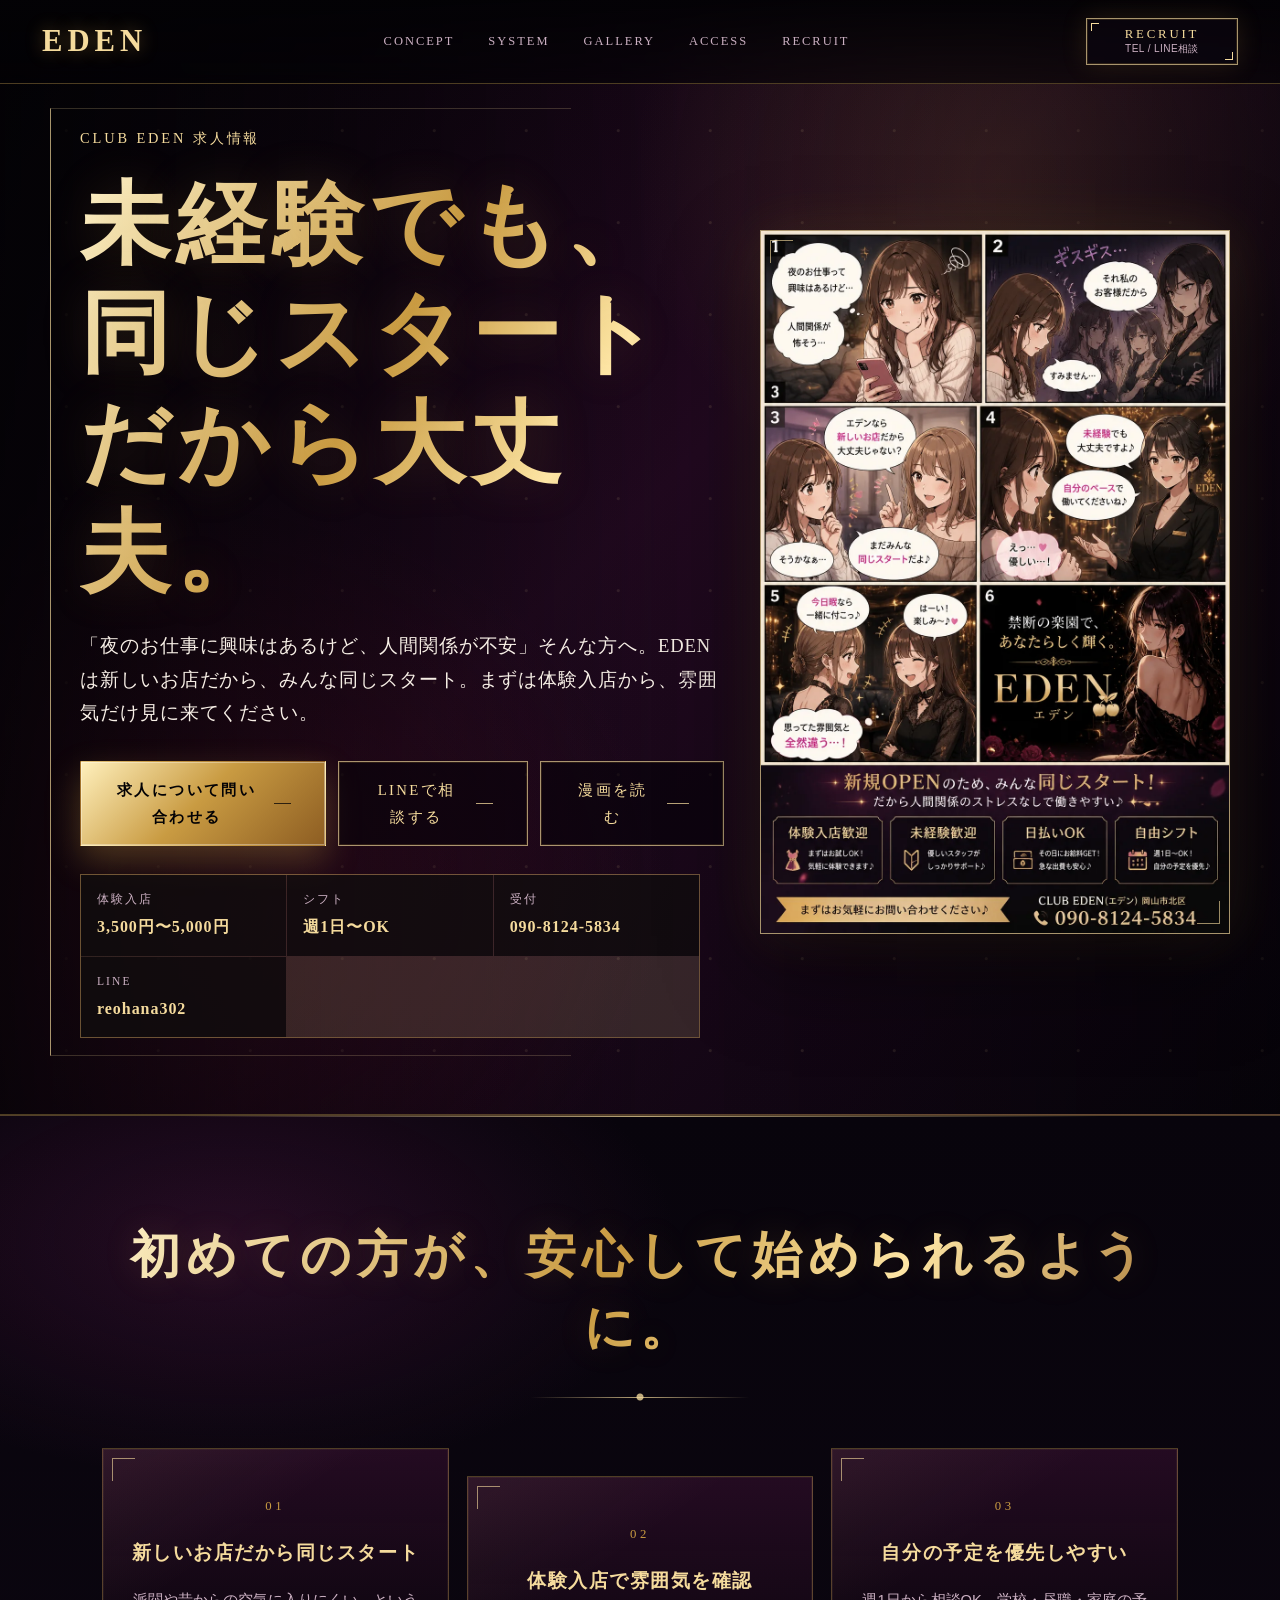
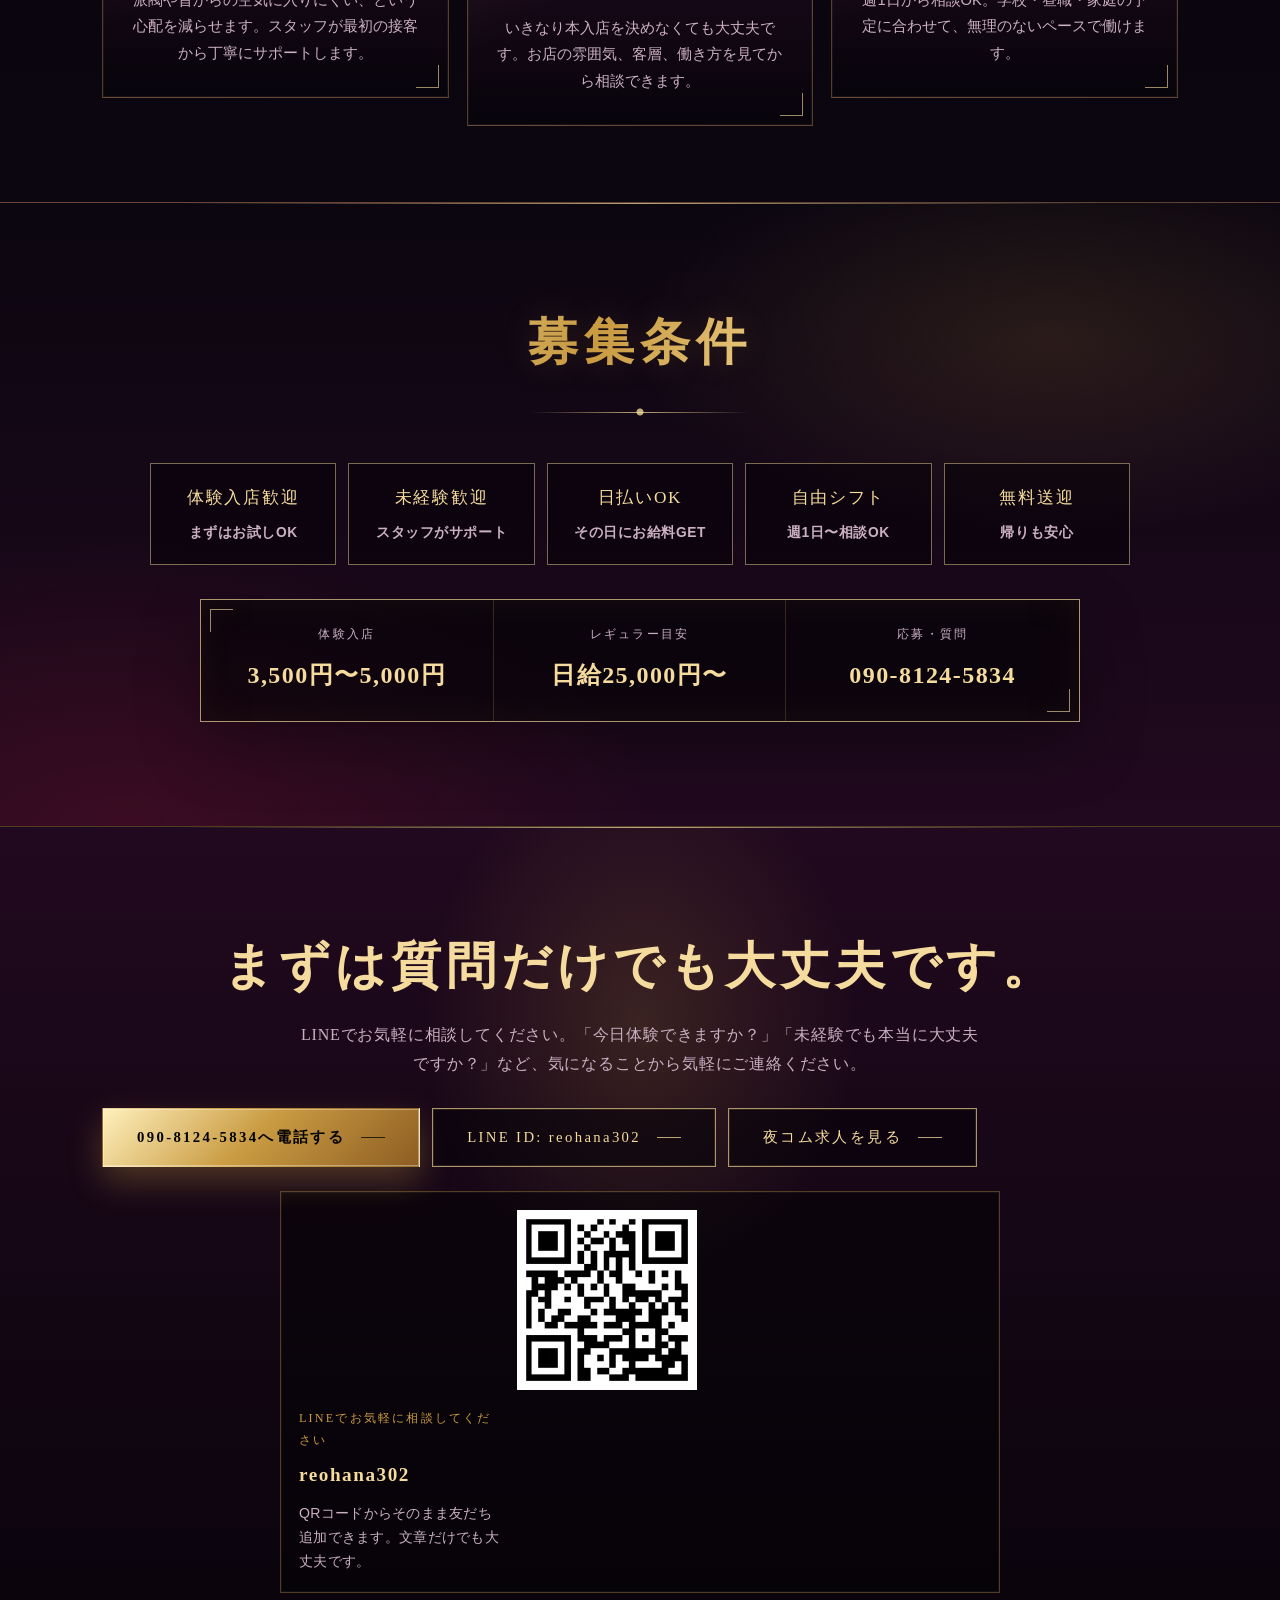
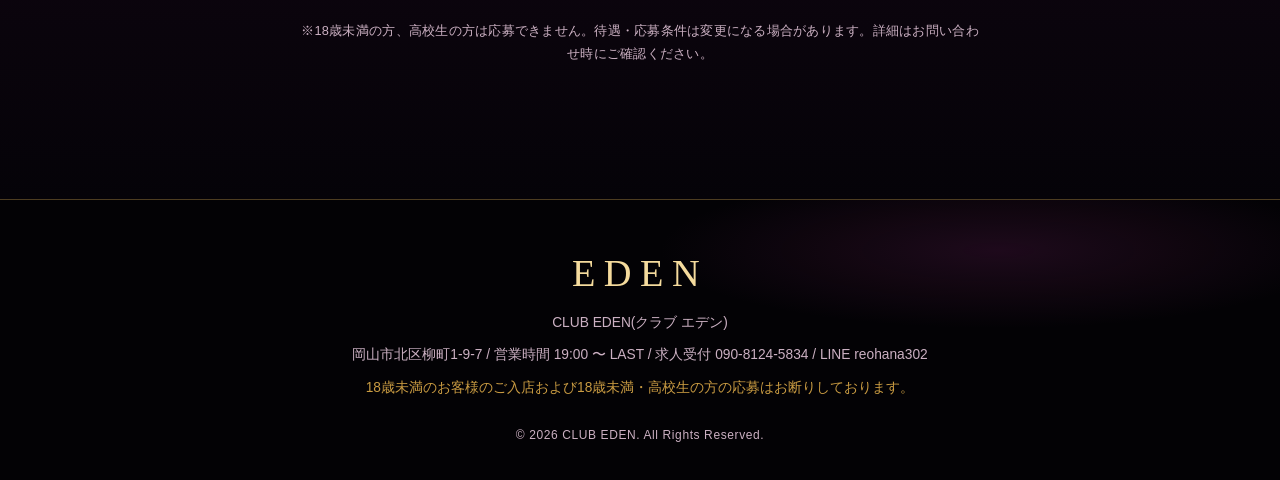
==== recruit.html @ 5431fa57 "Add recruit page and LINE contact flow" ====
<!DOCTYPE html>
<html lang="ja">
<head>
<meta charset="UTF-8">
<meta name="viewport" content="width=device-width, initial-scale=1.0">
<title>求人情報 | CLUB EDEN(エデン) 岡山 柳町</title>
<meta name="description" content="岡山市北区柳町のCLUB EDEN(エデン)求人情報。未経験歓迎、体験入店歓迎、日払いOK、自由シフト、無料送迎。初めての方も同じスタートで安心してお問い合わせください。">
<meta name="robots" content="index, follow">
<link rel="canonical" href="https://clubeden-okayama.com/recruit.html">

<!-- Google tag (gtag.js) -->
<script async src="https://www.googletagmanager.com/gtag/js?id=G-1RGDNPPE6M"></script>
<script>
  window.dataLayer = window.dataLayer || [];
  function gtag(){dataLayer.push(arguments);}
  gtag('js', new Date());
  gtag('config', 'G-1RGDNPPE6M');
</script>

<!-- OGP -->
<meta property="og:type" content="website">
<meta property="og:title" content="求人情報 | CLUB EDEN(エデン) 岡山 柳町">
<meta property="og:description" content="未経験歓迎・体験入店歓迎。新規OPENのため、みんな同じスタート。まずはお気軽にお問い合わせください。">
<meta property="og:url" content="https://clubeden-okayama.com/recruit.html">
<meta property="og:site_name" content="CLUB EDEN">
<meta property="og:image" content="https://clubeden-okayama.com/assets/images/kyujin.png">
<meta property="og:locale" content="ja_JP">
<meta name="twitter:card" content="summary_large_image">
<meta name="twitter:title" content="求人情報 | CLUB EDEN(エデン) 岡山 柳町">
<meta name="twitter:description" content="未経験歓迎・体験入店歓迎。初めての方も安心してお問い合わせください。">
<meta name="twitter:image" content="https://clubeden-okayama.com/assets/images/kyujin.png">

<link rel="icon" href="data:,">
<link rel="stylesheet" href="assets/css/style.css">

<!-- JSON-LD JobPosting -->
<script type="application/ld+json">
{
  "@context": "https://schema.org",
  "@type": "JobPosting",
  "title": "フロアキャスト",
  "description": "岡山市北区柳町のCLUB EDEN求人情報。未経験歓迎、体験入店歓迎、日払いOK、自由シフト、無料送迎。新規OPENのため、みんな同じスタートで働きやすい環境です。",
  "datePosted": "2026-06-14",
  "employmentType": "PART_TIME",
  "hiringOrganization": {
    "@type": "Organization",
    "name": "CLUB EDEN",
    "sameAs": "https://clubeden-okayama.com/"
  },
  "jobLocation": {
    "@type": "Place",
    "address": {
      "@type": "PostalAddress",
      "addressLocality": "岡山市北区",
      "addressRegion": "岡山県",
      "streetAddress": "柳町1-9-7",
      "addressCountry": "JP"
    }
  },
  "baseSalary": {
    "@type": "MonetaryAmount",
    "currency": "JPY",
    "value": {
      "@type": "QuantitativeValue",
      "minValue": 3500,
      "maxValue": 5000,
      "unitText": "HOUR"
    }
  }
}
</script>
</head>
<body>

<header class="header" id="header">
  <div class="header__inner">
    <a href="index.html#hero" class="header__logo">EDEN</a>
    <nav class="header__nav" aria-label="サイト内ナビゲーション">
      <a href="index.html#concept">CONCEPT</a>
      <a href="index.html#system">SYSTEM</a>
      <a href="index.html#gallery">GALLERY</a>
      <a href="index.html#access">ACCESS</a>
      <a href="recruit.html" aria-current="page">RECRUIT</a>
    </nav>
    <a href="tel:090-8124-5834" class="header__cta">
      <span class="header__cta-main">RECRUIT</span>
      <span class="header__cta-sub">TEL / LINE相談</span>
    </a>
  </div>
</header>

<main>
  <section class="recruit-page-hero">
    <div class="recruit-page-hero__inner">
      <div class="recruit-page-hero__content">
        <p class="recruit-page-hero__shop">CLUB EDEN 求人情報</p>
        <h1>未経験でも、<br>同じスタートだから大丈夫。</h1>
        <p class="recruit-page-hero__lead">
          「夜のお仕事に興味はあるけど、人間関係が不安」そんな方へ。EDENは新しいお店だから、みんな同じスタート。まずは体験入店から、雰囲気だけ見に来てください。
        </p>
        <div class="recruit-page-hero__actions">
          <a href="tel:090-8124-5834" class="btn btn--primary">求人について問い合わせる</a>
          <a href="https://line.me/ti/p/~reohana302" class="btn btn--outline" target="_blank" rel="noopener noreferrer">LINEで相談する</a>
          <a href="#manga" class="btn btn--outline">漫画を読む</a>
        </div>
        <dl class="recruit-page-hero__facts" aria-label="求人条件の概要">
          <div>
            <dt>体験入店</dt>
            <dd>3,500円〜5,000円</dd>
          </div>
          <div>
            <dt>シフト</dt>
            <dd>週1日〜OK</dd>
          </div>
          <div>
            <dt>受付</dt>
            <dd><a href="tel:090-8124-5834">090-8124-5834</a></dd>
          </div>
          <div>
            <dt>LINE</dt>
            <dd>reohana302</dd>
          </div>
        </dl>
      </div>
      <figure class="recruit-page-hero__manga" id="manga">
        <picture>
          <source srcset="assets/images/kyujin.webp" type="image/webp">
          <img src="assets/images/kyujin.png" alt="CLUB EDEN求人漫画。未経験でも同じスタートで、人間関係のストレスなく自分のペースで働けることを紹介しています。" loading="eager" decoding="async">
        </picture>
      </figure>
    </div>
  </section>

  <section class="recruit-assurance" aria-labelledby="assurance-title">
    <div class="section__inner">
      <h2 class="section__title" id="assurance-title">初めての方が、<br class="sp-only">安心して始められるように。</h2>
      <div class="recruit-assurance__grid">
        <article>
          <span>01</span>
          <h3>新しいお店だから同じスタート</h3>
          <p>派閥や昔からの空気に入りにくい、という心配を減らせます。スタッフが最初の接客から丁寧にサポートします。</p>
        </article>
        <article>
          <span>02</span>
          <h3>体験入店で雰囲気を確認</h3>
          <p>いきなり本入店を決めなくても大丈夫です。お店の雰囲気、客層、働き方を見てから相談できます。</p>
        </article>
        <article>
          <span>03</span>
          <h3>自分の予定を優先しやすい</h3>
          <p>週1日から相談OK。学校・昼職・家庭の予定に合わせて、無理のないペースで働けます。</p>
        </article>
      </div>
    </div>
  </section>

  <section class="recruit-conditions" aria-labelledby="conditions-title">
    <div class="section__inner">
      <h2 class="section__title" id="conditions-title">募集条件</h2>
      <ul class="recruit-conditions__list">
        <li>
          <span>体験入店歓迎</span>
          <strong>まずはお試しOK</strong>
        </li>
        <li>
          <span>未経験歓迎</span>
          <strong>スタッフがサポート</strong>
        </li>
        <li>
          <span>日払いOK</span>
          <strong>その日にお給料GET</strong>
        </li>
        <li>
          <span>自由シフト</span>
          <strong>週1日〜相談OK</strong>
        </li>
        <li>
          <span>無料送迎</span>
          <strong>帰りも安心</strong>
        </li>
      </ul>
      <div class="recruit-conditions__detail">
        <div>
          <span>体験入店</span>
          <strong>3,500円〜5,000円</strong>
        </div>
        <div>
          <span>レギュラー目安</span>
          <strong>日給25,000円〜</strong>
        </div>
        <div>
          <span>応募・質問</span>
          <strong><a href="tel:090-8124-5834">090-8124-5834</a></strong>
        </div>
      </div>
    </div>
  </section>

  <section class="recruit-final">
    <div class="section__inner">
      <h2>まずは質問だけでも大丈夫です。</h2>
      <p>LINEでお気軽に相談してください。<br>「今日体験できますか？」「未経験でも本当に大丈夫ですか？」など、気になることから気軽にご連絡ください。</p>
      <div class="recruit-final__actions">
        <a href="tel:090-8124-5834" class="btn btn--primary">090-8124-5834へ電話する</a>
        <a href="https://line.me/ti/p/~reohana302" class="btn btn--outline" target="_blank" rel="noopener noreferrer">LINE ID: reohana302</a>
        <a href="https://www.yorucom.com/mshop/63157392/" class="btn btn--outline" target="_blank" rel="noopener noreferrer">夜コム求人を見る</a>
      </div>
      <div class="recruit-final__qr">
        <picture>
          <source srcset="assets/images/line-qr.webp" type="image/webp">
          <img src="assets/images/line-qr.png" alt="LINE相談用QRコード" loading="lazy" decoding="async">
        </picture>
        <div>
          <span>LINEでお気軽に相談してください</span>
          <strong>reohana302</strong>
          <p>QRコードからそのまま友だち追加できます。文章だけでも大丈夫です。</p>
        </div>
      </div>
      <p class="recruit-final__note">※18歳未満の方、高校生の方は応募できません。待遇・応募条件は変更になる場合があります。詳細はお問い合わせ時にご確認ください。</p>
    </div>
  </section>
</main>

<footer class="footer">
  <div class="footer__inner">
    <p class="footer__logo">EDEN</p>
    <p class="footer__name">CLUB EDEN(クラブ エデン)</p>
    <p class="footer__hours">岡山市北区柳町1-9-7 / 営業時間 19:00 〜 LAST / 求人受付 090-8124-5834 / LINE reohana302</p>
    <p class="footer__notice">18歳未満のお客様のご入店および18歳未満・高校生の方の応募はお断りしております。</p>
    <p class="footer__copyright">&copy; <span id="year"></span> CLUB EDEN. All Rights Reserved.</p>
  </div>
</footer>

<div class="reserve-bar">
  <a href="tel:090-8124-5834" class="reserve-bar__btn reserve-bar__btn--tel">
    <span class="reserve-bar__label">求人問い合わせ</span>
  </a>
  <a href="https://line.me/ti/p/~reohana302" class="reserve-bar__btn reserve-bar__btn--access" target="_blank" rel="noopener noreferrer">
    <span class="reserve-bar__label">LINE相談</span>
  </a>
</div>

<script src="assets/js/main.js"></script>
</body>
</html>
---- assets/css/style.css ----
/* ==========================================================================
   CLUB EDEN - style.css
   黒 × 深紫 × ゴールドを基調に、艶感と非日常感を強めた公式LP
   ========================================================================== */

:root {
  --color-bg: #0b0610;
  --color-bg-deep: #030205;
  --color-ink: #120715;
  --color-purple: #35102e;
  --color-purple-2: #641d54;
  --color-wine: #5f1026;
  --color-gold: #c99b42;
  --color-gold-soft: #f5db9d;
  --color-gold-deep: #7d5520;
  --color-text: #f7efe6;
  --color-text-muted: #cbb0c2;
  --color-border: rgba(221, 177, 89, 0.34);
  --color-border-strong: rgba(245, 219, 157, 0.68);

  --font-serif: "Noto Serif JP", "Hiragino Mincho ProN", "Yu Mincho", "YuMincho", serif;
  --font-sans: "Hiragino Kaku Gothic ProN", "Hiragino Sans", "Yu Gothic", "Noto Sans JP", sans-serif;

  --max-width: 1120px;
  --section-padding: 104px 22px;
  --hairline: linear-gradient(90deg, transparent, rgba(245, 219, 157, 0.74), transparent);
}

* {
  margin: 0;
  padding: 0;
  box-sizing: border-box;
}

html {
  scroll-behavior: smooth;
}

body {
  background:
    radial-gradient(circle at 8% 18%, rgba(95, 16, 38, 0.34), transparent 25vw),
    radial-gradient(circle at 92% 8%, rgba(100, 29, 84, 0.33), transparent 30vw),
    linear-gradient(180deg, var(--color-bg-deep), var(--color-bg));
  color: var(--color-text);
  font-family: var(--font-sans);
  line-height: 1.8;
  -webkit-font-smoothing: antialiased;
  overflow-x: hidden;
  padding-bottom: 64px;
}

body::before {
  content: "";
  position: fixed;
  inset: 0;
  pointer-events: none;
  z-index: -1;
  opacity: 0.38;
  background-image:
    linear-gradient(rgba(245, 219, 157, 0.05) 1px, transparent 1px),
    linear-gradient(90deg, rgba(245, 219, 157, 0.04) 1px, transparent 1px);
  background-size: 92px 92px;
  mask-image: radial-gradient(circle at center, black, transparent 72%);
}

@media (min-width: 768px) {
  body {
    padding-bottom: 0;
  }
}

img {
  max-width: 100%;
  display: block;
}

picture {
  display: contents;
}

a {
  color: inherit;
  text-decoration: none;
}

.sp-only {
  display: inline;
}

@media (min-width: 768px) {
  .sp-only {
    display: none;
  }
}

/* ==========================================================================
   Header
   ========================================================================== */

.header {
  position: fixed;
  top: 0;
  left: 0;
  right: 0;
  z-index: 100;
  background: linear-gradient(180deg, rgba(3, 2, 5, 0.94), rgba(3, 2, 5, 0.58));
  backdrop-filter: blur(10px);
  border-bottom: 1px solid var(--color-border);
  transition: box-shadow 0.3s ease, background 0.3s ease;
}

.header.is-scrolled {
  background: rgba(3, 2, 5, 0.92);
  box-shadow: 0 16px 42px rgba(0, 0, 0, 0.42);
}

.header__inner {
  max-width: 1240px;
  margin: 0 auto;
  display: flex;
  align-items: center;
  justify-content: space-between;
  gap: 20px;
  padding: 14px 22px;
}

.header__logo {
  font-family: var(--font-serif);
  font-size: clamp(1.4rem, 2.4vw, 2rem);
  letter-spacing: 0.16em;
  color: var(--color-gold-soft);
  font-weight: 700;
  text-shadow: 0 0 18px rgba(201, 155, 66, 0.45);
}

.header__nav {
  display: none;
  gap: clamp(18px, 3vw, 34px);
  font-family: var(--font-serif);
  font-size: 0.78rem;
  letter-spacing: 0.16em;
}

.header__nav a {
  color: var(--color-text-muted);
  transition: color 0.3s ease, text-shadow 0.3s ease;
}

.header__nav a:hover {
  color: var(--color-gold-soft);
  text-shadow: 0 0 12px rgba(245, 219, 157, 0.42);
}

.header__cta {
  position: relative;
  display: flex;
  flex-direction: column;
  align-items: center;
  justify-content: center;
  min-width: 152px;
  padding: 8px 18px;
  border: 1px solid var(--color-border-strong);
  background: rgba(12, 7, 16, 0.64);
  text-align: center;
  line-height: 1.25;
  white-space: nowrap;
  box-shadow: inset 0 0 0 1px rgba(201, 155, 66, 0.18), 0 0 26px rgba(201, 155, 66, 0.16);
  transition: background-color 0.3s ease, color 0.3s ease, transform 0.3s ease;
}

.header__cta::before,
.header__cta::after {
  content: "";
  position: absolute;
  width: 7px;
  height: 7px;
  border-color: var(--color-gold-soft);
  border-style: solid;
}

.header__cta::before {
  top: 4px;
  left: 4px;
  border-width: 1px 0 0 1px;
}

.header__cta::after {
  right: 4px;
  bottom: 4px;
  border-width: 0 1px 1px 0;
}

.header__cta-main {
  font-family: var(--font-serif);
  font-size: 0.8rem;
  letter-spacing: 0.22em;
  color: var(--color-gold-soft);
}

.header__cta-sub {
  font-size: 0.63rem;
  letter-spacing: 0.04em;
  color: var(--color-text-muted);
}

.header__cta:hover {
  transform: translateY(-1px);
  background-color: rgba(201, 155, 66, 0.14);
}

@media (min-width: 820px) {
  .header__nav {
    display: flex;
  }
}

@media (max-width: 420px) {
  .header__cta {
    min-width: 118px;
    padding-inline: 12px;
  }

  .header__cta-sub {
    display: none;
  }
}

/* ==========================================================================
   Common section styles
   ========================================================================== */

.section__inner {
  max-width: var(--max-width);
  margin: 0 auto;
  padding: var(--section-padding);
  position: relative;
  z-index: 1;
}

.section__eyebrow {
  font-family: var(--font-serif);
  letter-spacing: 0.35em;
  text-transform: uppercase;
  font-size: 0.78rem;
  color: var(--color-gold);
  text-align: center;
  margin-bottom: 12px;
}

.section__title {
  font-family: var(--font-serif);
  font-size: clamp(2rem, 4vw, 3.1rem);
  line-height: 1.45;
  text-align: center;
  letter-spacing: 0.12em;
  margin-bottom: 16px;
  font-weight: 700;
  background: linear-gradient(120deg, #fff4cc 0%, var(--color-gold) 45%, #ffe8a8 70%, #9d6927 100%);
  -webkit-background-clip: text;
  background-clip: text;
  color: transparent;
  text-shadow: 0 0 34px rgba(201, 155, 66, 0.16);
}

.section__title::after {
  content: "";
  display: block;
  width: min(220px, 58vw);
  height: 18px;
  margin: 24px auto 42px;
  background:
    radial-gradient(circle, rgba(245, 219, 157, 0.78) 0 3px, transparent 4px),
    var(--hairline);
  background-repeat: no-repeat;
  background-position: center;
  background-size: 18px 18px, 100% 1px;
}

/* ==========================================================================
   Buttons
   ========================================================================== */

.btn {
  position: relative;
  display: inline-flex;
  align-items: center;
  justify-content: center;
  min-width: 184px;
  padding: 15px 34px;
  font-family: var(--font-serif);
  font-size: 0.92rem;
  letter-spacing: 0.16em;
  border: 1px solid transparent;
  transition: transform 0.3s ease, box-shadow 0.3s ease, background 0.3s ease, color 0.3s ease;
  text-align: center;
}

.btn::after {
  content: "";
  width: 24px;
  height: 1px;
  margin-left: 16px;
  background: currentColor;
  opacity: 0.75;
}

.btn--primary {
  background: linear-gradient(135deg, #fff0bc, var(--color-gold) 48%, #8d5d22);
  color: var(--color-bg-deep);
  font-weight: 700;
  box-shadow: 0 14px 34px rgba(201, 155, 66, 0.32), inset 0 0 0 1px rgba(255, 255, 255, 0.34);
}

.btn--primary:hover {
  transform: translateY(-2px);
  box-shadow: 0 18px 44px rgba(201, 155, 66, 0.42), inset 0 0 0 1px rgba(255, 255, 255, 0.44);
}

.btn--outline {
  border-color: var(--color-border-strong);
  color: var(--color-gold-soft);
  background: rgba(6, 3, 9, 0.58);
  box-shadow: inset 0 0 0 1px rgba(201, 155, 66, 0.16);
}

.btn--outline:hover {
  background: rgba(201, 155, 66, 0.12);
  transform: translateY(-2px);
}

/* ==========================================================================
   Hero
   ========================================================================== */

.hero {
  position: relative;
  min-height: 100svh;
  display: flex;
  align-items: center;
  justify-content: flex-start;
  padding: clamp(112px, 16vh, 150px) 22px 76px;
  overflow: hidden;
  border-bottom: 1px solid var(--color-border);
}

.hero__bg,
.hero__bg::before,
.hero__bg::after {
  position: absolute;
  inset: 0;
}

.hero__bg {
  z-index: 0;
  overflow: hidden;
  background:
    radial-gradient(ellipse at 70% 30%, rgba(245, 219, 157, 0.28), transparent 23%),
    radial-gradient(ellipse at 78% 62%, rgba(100, 29, 84, 0.74), transparent 36%),
    linear-gradient(135deg, #040206 0%, #21091f 48%, #09040d 100%);
}

.hero__bg::before {
  content: "";
  background:
    linear-gradient(90deg, rgba(3, 2, 5, 0.98) 0%, rgba(3, 2, 5, 0.92) 38%, rgba(3, 2, 5, 0.48) 58%, rgba(3, 2, 5, 0.2) 82%, rgba(3, 2, 5, 0.68) 100%),
    linear-gradient(180deg, rgba(3, 2, 5, 0.5) 0%, transparent 24%, rgba(3, 2, 5, 0.72) 100%),
    radial-gradient(circle at 14% 80%, rgba(95, 16, 38, 0.72), transparent 17%),
    radial-gradient(circle at 86% 12%, rgba(245, 219, 157, 0.18), transparent 18%),
    radial-gradient(circle at 70% 58%, rgba(255, 221, 170, 0.18) 0 1px, transparent 2px),
    radial-gradient(circle at 62% 34%, rgba(255, 221, 170, 0.12) 0 1px, transparent 2px),
    radial-gradient(circle at 91% 72%, rgba(221, 100, 167, 0.13) 0 2px, transparent 3px);
  background-size: auto, auto, auto, auto, 84px 84px, 118px 118px, 164px 164px;
  opacity: 0.88;
  z-index: 2;
}

.hero__bg::after {
  content: "";
  background:
    radial-gradient(ellipse at 50% 115%, rgba(5, 2, 7, 0.92), transparent 40%);
  mix-blend-mode: screen;
  z-index: 3;
}

.hero__media {
  position: absolute;
  top: 0;
  right: 0;
  bottom: 0;
  width: min(56vw, 820px);
  z-index: 1;
  overflow: hidden;
  pointer-events: none;
}

.hero__media::before {
  content: "";
  position: absolute;
  inset: 0;
  z-index: 2;
  background:
    linear-gradient(90deg, rgba(3, 2, 5, 0.92) 0%, rgba(3, 2, 5, 0.38) 22%, transparent 45%),
    radial-gradient(ellipse at 55% 46%, transparent 0%, rgba(3, 2, 5, 0.22) 58%, rgba(3, 2, 5, 0.72) 100%);
}

.hero__media::after {
  content: "";
  position: absolute;
  inset: 0;
  z-index: 3;
  border-left: 1px solid rgba(245, 219, 157, 0.18);
  background: linear-gradient(180deg, rgba(245, 219, 157, 0.1), transparent 28%, rgba(95, 16, 38, 0.18));
  mix-blend-mode: screen;
}

.hero__image {
  width: 100%;
  height: 100%;
  object-fit: cover;
  object-position: 18% center;
  filter: saturate(1.08) contrast(1.06);
}

.hero__mobile-portrait {
  display: none;
}

.hero__mobile-catch {
  display: none;
}

.hero__bloom {
  position: absolute;
  z-index: 4;
  border-radius: 50%;
  filter: blur(42px);
  opacity: 0.58;
}

.hero__bloom--gold {
  width: 360px;
  height: 360px;
  top: 14%;
  right: 22%;
  background: radial-gradient(circle, rgba(245, 219, 157, 0.24), transparent 68%);
}

.hero__bloom--purple {
  width: 540px;
  height: 540px;
  bottom: -16%;
  right: -6%;
  background: radial-gradient(circle, rgba(100, 29, 84, 0.76), transparent 68%);
}

.hero__bloom--rose {
  width: 420px;
  height: 420px;
  bottom: -10%;
  left: -10%;
  background: radial-gradient(circle, rgba(95, 16, 38, 0.68), transparent 70%);
}

.hero__rose {
  position: absolute;
  z-index: 4;
  width: 84px;
  height: 84px;
  opacity: 0.36;
  background:
    radial-gradient(ellipse at 50% 18%, rgba(104, 12, 35, 0.95) 0 18%, transparent 20%),
    radial-gradient(ellipse at 72% 46%, rgba(124, 18, 48, 0.9) 0 20%, transparent 22%),
    radial-gradient(ellipse at 30% 50%, rgba(86, 8, 31, 0.92) 0 22%, transparent 24%),
    radial-gradient(circle at 50% 50%, rgba(42, 3, 16, 0.95) 0 24%, transparent 26%);
  filter: blur(0.4px);
}

.hero__rose--one {
  left: 5%;
  bottom: 12%;
  transform: rotate(-18deg) scale(1.55);
}

.hero__rose--two {
  right: 6%;
  bottom: 21%;
  transform: rotate(28deg) scale(1.1);
}

.hero__rose--three {
  right: 23%;
  top: 18%;
  transform: rotate(-38deg) scale(0.74);
}

.hero__content {
  position: relative;
  z-index: 1;
  width: min(100%, 1240px);
  margin: 0 auto;
  max-width: 1240px;
  padding-left: clamp(0px, 4vw, 38px);
}

.hero__content::before {
  content: "";
  position: absolute;
  left: clamp(0px, 4vw, 38px);
  top: -22px;
  width: min(560px, 40vw);
  height: calc(100% + 40px);
  border: 1px solid rgba(245, 219, 157, 0.18);
  border-left-color: rgba(245, 219, 157, 0.62);
  border-right: 0;
  pointer-events: none;
}

.hero__eyebrow {
  margin-bottom: 16px;
  padding-left: 30px;
  font-family: var(--font-serif);
  font-size: clamp(0.88rem, 1.7vw, 1.2rem);
  letter-spacing: 0.34em;
  color: var(--color-text);
  text-shadow: 0 0 18px rgba(245, 219, 157, 0.28);
}

.hero__logo {
  width: min-content;
  font-family: var(--font-serif);
  font-size: clamp(5.1rem, 14vw, 11.4rem);
  line-height: 0.94;
  letter-spacing: 0.12em;
  font-weight: 700;
  background: linear-gradient(100deg, #fff5c9 0%, #d8ad53 35%, #fff2bd 58%, #91611f 100%);
  -webkit-background-clip: text;
  background-clip: text;
  color: transparent;
  margin-bottom: 26px;
  text-shadow: 0 0 56px rgba(201, 155, 66, 0.28);
  display: flex;
  flex-direction: column;
  gap: 14px;
}

.hero__logo-sub {
  font-size: clamp(0.84rem, 1.8vw, 1.15rem);
  letter-spacing: 0.52em;
  -webkit-text-fill-color: var(--color-gold-soft);
  background: none;
  color: var(--color-gold-soft);
  text-align: center;
  text-shadow: 0 0 20px rgba(245, 219, 157, 0.2);
}

.hero__catch {
  max-width: 560px;
  font-family: var(--font-serif);
  font-size: clamp(1.38rem, 3vw, 2.24rem);
  line-height: 1.85;
  letter-spacing: 0.18em;
  margin-bottom: 34px;
  color: var(--color-text);
  text-shadow: 0 0 20px rgba(0, 0, 0, 0.58);
}

.hero__catch::first-letter {
  color: var(--color-gold-soft);
}

.hero__cta-group {
  display: flex;
  flex-direction: column;
  gap: 14px;
  align-items: flex-start;
  margin-bottom: 28px;
}

.hero__facts {
  display: grid;
  grid-template-columns: 1fr;
  gap: 1px;
  width: min(100%, 540px);
  margin-bottom: 22px;
  border: 1px solid var(--color-border);
  background: rgba(245, 219, 157, 0.12);
}

.hero__facts span {
  padding: 9px 14px;
  background: rgba(3, 2, 5, 0.72);
  font-family: var(--font-serif);
  font-size: 0.76rem;
  letter-spacing: 0.11em;
  color: var(--color-text-muted);
}

.hero__notice {
  display: inline-block;
  font-size: 0.75rem;
  letter-spacing: 0.05em;
  color: var(--color-gold-soft);
}

.hero__scroll {
  position: absolute;
  bottom: 28px;
  left: 50%;
  transform: translateX(-50%);
  width: 28px;
  height: 48px;
  border: 1px solid var(--color-border-strong);
  z-index: 1;
}

.hero__scroll span {
  position: absolute;
  top: 8px;
  left: 50%;
  width: 3px;
  height: 10px;
  margin-left: -1.5px;
  background-color: var(--color-gold-soft);
  animation: scroll-down 2s infinite;
}

@keyframes scroll-down {
  0% { opacity: 1; transform: translateY(0); }
  70% { opacity: 0; transform: translateY(18px); }
  100% { opacity: 0; transform: translateY(0); }
}

@media (min-width: 560px) {
  .hero__cta-group {
    flex-direction: row;
  }

  .hero__facts {
    grid-template-columns: repeat(3, 1fr);
  }
}

@media (max-width: 767px) {
  .hero {
    align-items: flex-start;
    min-height: calc(100svh - 64px);
    padding: 76px 18px 72px;
  }

  .hero__bg::before {
    background:
      linear-gradient(180deg, rgba(3, 2, 5, 0.38) 0%, rgba(3, 2, 5, 0.28) 26%, rgba(3, 2, 5, 0.76) 56%, rgba(3, 2, 5, 0.96) 100%),
      radial-gradient(ellipse at 44% 20%, rgba(245, 219, 157, 0.08), transparent 34%),
      linear-gradient(90deg, rgba(3, 2, 5, 0.82) 0%, rgba(3, 2, 5, 0.22) 45%, rgba(3, 2, 5, 0.72) 100%);
  }

  .hero__media {
    top: 70px;
    right: 0;
    left: 0;
    bottom: 0;
    width: 100%;
    height: auto;
    opacity: 0.38;
  }

  .hero__media::before {
    background:
      linear-gradient(180deg, rgba(3, 2, 5, 0.08), rgba(3, 2, 5, 0.08) 30%, rgba(3, 2, 5, 0.7) 66%, rgba(3, 2, 5, 0.96) 100%),
      linear-gradient(90deg, rgba(3, 2, 5, 0.62), transparent 48%, rgba(3, 2, 5, 0.5));
  }

  .hero__image {
    object-position: 28% center;
  }

  .hero__content {
    width: 100%;
    padding: 24px 16px 18px;
    margin-top: 0;
    background:
      linear-gradient(180deg, rgba(8, 4, 12, 0.44), rgba(8, 4, 12, 0.86)),
      radial-gradient(ellipse at 82% 18%, rgba(201, 155, 66, 0.1), transparent 34%),
      radial-gradient(ellipse at 8% 88%, rgba(95, 16, 38, 0.22), transparent 42%);
  }

  .hero__content::before {
    display: none;
  }

  .hero__visual {
    position: relative;
    width: 100vw;
    left: 50%;
    transform: translateX(-50%);
    margin-bottom: 18px;
  }

  .hero__title {
    position: absolute;
    top: 62%;
    right: 16px;
    transform: translateY(-50%);
    z-index: 2;
    display: flex;
    flex-direction: column;
    align-items: center;
    gap: 10px;
    text-align: center;
  }

  .hero__eyebrow {
    padding-left: 0;
    margin-bottom: 0;
    font-size: 0.9rem;
    letter-spacing: 0.26em;
    text-shadow: 0 2px 12px rgba(0, 0, 0, 0.8), 0 0 18px rgba(245, 219, 157, 0.32);
  }

  .hero__logo {
    margin: 0;
    align-items: center;
    font-size: clamp(2.9rem, 15vw, 4rem);
    letter-spacing: 0.08em;
    gap: 8px;
    text-shadow: 0 2px 22px rgba(0, 0, 0, 0.75), 0 0 60px rgba(201, 155, 66, 0.32);
  }

  .hero__logo-sub {
    text-align: center;
  }

  .hero__mobile-portrait {
    position: relative;
    isolation: isolate;
    display: block;
    width: 100%;
    height: clamp(380px, 62svh, 520px);
    overflow: hidden;
    background: rgba(3, 2, 5, 0.62);
    box-shadow: 0 30px 70px -18px rgba(95, 16, 38, 0.45);
  }

  .hero__mobile-portrait::before {
    content: "";
    position: absolute;
    inset: 0;
    z-index: 1;
    background:
      linear-gradient(180deg, rgba(3, 2, 5, 0.03) 0%, rgba(3, 2, 5, 0.05) 38%, rgba(3, 2, 5, 0.58) 72%, rgba(3, 2, 5, 0.96) 100%),
      linear-gradient(90deg, rgba(3, 2, 5, 0.28), transparent 42%, rgba(3, 2, 5, 0.18));
  }

  .hero__mobile-portrait img {
    width: 100%;
    height: 100%;
    object-fit: cover;
    object-position: 24% 48%;
    filter: saturate(1.08) contrast(1.08) brightness(1.04);
  }

  .hero__mobile-catch {
    position: absolute;
    right: 20px;
    bottom: 22px;
    left: 20px;
    z-index: 4;
    display: block;
    color: var(--color-text);
    font-family: var(--font-serif);
    font-size: clamp(1.08rem, 5.3vw, 1.36rem);
    line-height: 1.72;
    letter-spacing: 0.1em;
    text-align: left;
    text-shadow: 0 2px 14px rgba(0, 0, 0, 0.88), 0 0 22px rgba(245, 219, 157, 0.22);
  }

  .hero__catch {
    position: absolute;
    width: 1px;
    height: 1px;
    overflow: hidden;
    clip-path: inset(50%);
    white-space: nowrap;
  }

  .hero__cta-group {
    align-items: stretch;
    gap: 10px;
    margin-bottom: 14px;
  }

  .hero__facts {
    margin-bottom: 10px;
  }

  .hero__facts span {
    padding: 7px 12px;
  }

  .hero__notice {
    display: block;
    font-size: 0.7rem;
    line-height: 1.6;
    text-align: center;
  }

  .hero__rose--three {
    display: none;
  }

  .hero__scroll {
    display: none;
  }
}

/* ==========================================================================
   Concept
   ========================================================================== */

.concept {
  position: relative;
  background:
    radial-gradient(ellipse at 18% 12%, rgba(95, 16, 38, 0.32), transparent 32%),
    linear-gradient(180deg, #08040c 0%, var(--color-bg) 100%);
  border-top: 1px solid var(--color-border);
}

.concept::before,
.system::before,
.gallery::before,
.access::before,
.recruit::before {
  content: "";
  position: absolute;
  top: 0;
  left: 50%;
  width: min(920px, 92vw);
  height: 1px;
  transform: translateX(-50%);
  background: var(--hairline);
}

.concept__lead {
  text-align: center;
  max-width: 680px;
  margin: 0 auto 54px;
  color: var(--color-text-muted);
  font-family: var(--font-serif);
  letter-spacing: 0.06em;
}

.concept__grid {
  display: grid;
  grid-template-columns: 1fr;
  gap: 18px;
}

.concept__item {
  position: relative;
  min-height: 250px;
  padding: 42px 28px 30px;
  text-align: center;
  border: 1px solid var(--color-border);
  background:
    linear-gradient(145deg, rgba(245, 219, 157, 0.06), transparent 38%),
    linear-gradient(180deg, rgba(53, 16, 46, 0.62), rgba(5, 3, 8, 0.56));
  box-shadow: inset 0 0 0 1px rgba(245, 219, 157, 0.06);
}

.concept__item::before,
.concept__item::after,
.system__table::before,
.system__table::after,
.recruit__detail::before,
.recruit__detail::after,
.access__info::before,
.access__info::after,
.access__map::before,
.access__map::after {
  content: "";
  position: absolute;
  width: 20px;
  height: 20px;
  border-color: var(--color-gold-soft);
  border-style: solid;
  opacity: 0.58;
}

.concept__item::before,
.system__table::before,
.recruit__detail::before,
.access__info::before,
.access__map::before {
  top: 8px;
  left: 8px;
  border-width: 1px 0 0 1px;
}

.concept__item::after,
.system__table::after,
.recruit__detail::after,
.access__info::after,
.access__map::after {
  right: 8px;
  bottom: 8px;
  border-width: 0 1px 1px 0;
}

.concept__item-num {
  display: inline-block;
  margin-bottom: 18px;
  font-family: var(--font-serif);
  font-size: 0.8rem;
  letter-spacing: 0.28em;
  color: var(--color-gold);
}

.concept__item h3 {
  font-family: var(--font-serif);
  color: var(--color-gold-soft);
  font-size: 1.25rem;
  letter-spacing: 0.12em;
  margin-bottom: 16px;
}

.concept__item p {
  font-size: 0.92rem;
  color: var(--color-text-muted);
}

@media (min-width: 768px) {
  .concept__grid {
    grid-template-columns: repeat(3, 1fr);
  }

  .concept__item:nth-child(2) {
    transform: translateY(28px);
  }
}

/* ==========================================================================
   System
   ========================================================================== */

.system {
  position: relative;
  background:
    radial-gradient(ellipse at 84% 16%, rgba(201, 155, 66, 0.13), transparent 28%),
    radial-gradient(ellipse at 16% 100%, rgba(95, 16, 38, 0.36), transparent 32%),
    linear-gradient(180deg, var(--color-bg) 0%, #230b23 100%);
  border-top: 1px solid var(--color-border);
}

.system__table {
  position: relative;
  max-width: 620px;
  margin: 0 auto;
  border: 1px solid var(--color-border-strong);
  background: rgba(3, 2, 5, 0.56);
  box-shadow: 0 24px 60px rgba(0, 0, 0, 0.3), inset 0 0 36px rgba(201, 155, 66, 0.06);
}

.system__row {
  display: flex;
  justify-content: space-between;
  align-items: baseline;
  padding: 20px 28px;
  border-bottom: 1px solid rgba(221, 177, 89, 0.2);
  gap: 16px;
}

.system__row:last-child {
  border-bottom: none;
}

.system__label {
  font-family: var(--font-serif);
  letter-spacing: 0.14em;
  color: var(--color-text-muted);
  font-size: 0.96rem;
}

.system__value {
  font-family: var(--font-serif);
  font-size: clamp(1.12rem, 2.6vw, 1.42rem);
  letter-spacing: 0.06em;
  color: var(--color-gold-soft);
  font-weight: 700;
  white-space: nowrap;
}

.system__value small {
  font-size: 0.68rem;
  font-weight: 400;
  color: var(--color-text-muted);
  margin-left: 4px;
}

.system__note {
  text-align: center;
  max-width: 680px;
  margin: 26px auto 0;
  font-size: 0.82rem;
  color: var(--color-text-muted);
}

/* ==========================================================================
   Gallery
   ========================================================================== */

.gallery {
  position: relative;
  background:
    linear-gradient(180deg, #230b23 0%, #0d0611 100%);
  border-top: 1px solid var(--color-border);
}

.gallery__grid {
  display: grid;
  grid-template-columns: repeat(2, 1fr);
  gap: 12px;
}

.gallery__item {
  position: relative;
  aspect-ratio: 4 / 3;
  overflow: hidden;
  border: 1px solid var(--color-border);
  background:
    radial-gradient(ellipse at 50% 24%, rgba(245, 219, 157, 0.24), transparent 24%),
    linear-gradient(145deg, rgba(201, 155, 66, 0.18) 0%, rgba(100, 29, 84, 0.86) 58%, rgba(5, 3, 8, 0.95) 100%);
}

.gallery__item::before {
  content: "";
  position: absolute;
  inset: 18px;
  z-index: 2;
  border: 1px solid rgba(245, 219, 157, 0.24);
}

.gallery__item::after {
  content: "";
  position: absolute;
  inset: 0;
  z-index: 1;
  background:
    linear-gradient(120deg, transparent 0 36%, rgba(245, 219, 157, 0.16) 38%, transparent 42%),
    radial-gradient(circle at 82% 18%, rgba(245, 219, 157, 0.22), transparent 18%);
}

.gallery__item img {
  position: absolute;
  inset: 0;
  z-index: 0;
  width: 100%;
  height: 100%;
  object-fit: cover;
}

@media (min-width: 768px) {
  .gallery__grid {
    grid-template-columns: repeat(6, 1fr);
    gap: 16px;
  }

  .gallery__item {
    grid-column: span 2;
  }

  .gallery__item:nth-child(1),
  .gallery__item:nth-child(6) {
    grid-column: span 3;
  }
}

/* ==========================================================================
   Access
   ========================================================================== */

.access {
  position: relative;
  background:
    radial-gradient(ellipse at 18% 20%, rgba(100, 29, 84, 0.38), transparent 28%),
    linear-gradient(180deg, #0d0611 0%, var(--color-bg) 100%);
  border-top: 1px solid var(--color-border);
}

.access__content {
  display: grid;
  grid-template-columns: 1fr;
  gap: 28px;
}

.access__info {
  position: relative;
  padding: 26px;
  border: 1px solid var(--color-border);
  background: rgba(3, 2, 5, 0.42);
}

.access__row {
  display: flex;
  flex-direction: column;
  gap: 4px;
  padding: 14px 0;
  border-bottom: 1px solid rgba(221, 177, 89, 0.2);
}

.access__row:last-child {
  border-bottom: none;
}

.access__row dt {
  font-family: var(--font-serif);
  font-size: 0.78rem;
  letter-spacing: 0.22em;
  color: var(--color-gold);
}

.access__row dd {
  font-size: 0.95rem;
  color: var(--color-text);
}

.access__row a {
  color: var(--color-gold-soft);
}

.access__todo {
  color: var(--color-text-muted);
  font-size: 0.8rem;
}

.access__map {
  position: relative;
  overflow: hidden;
  border: 1px solid var(--color-border);
  min-height: 340px;
  background: rgba(3, 2, 5, 0.5);
}

.access__map iframe {
  width: 100%;
  height: 100%;
  min-height: 340px;
  border: 0;
  filter: grayscale(0.24) invert(0.9) contrast(0.88) sepia(0.22);
}

@media (min-width: 820px) {
  .access__content {
    grid-template-columns: 0.82fr 1.18fr;
    align-items: stretch;
  }
}

/* ==========================================================================
   Recruit
   ========================================================================== */

.recruit {
  position: relative;
  text-align: center;
  background:
    radial-gradient(ellipse at 50% 22%, rgba(201, 155, 66, 0.14), transparent 22%),
    radial-gradient(ellipse at 12% 86%, rgba(95, 16, 38, 0.46), transparent 30%),
    linear-gradient(180deg, var(--color-bg) 0%, #050308 100%);
  border-top: 1px solid var(--color-border);
}

.recruit__lead {
  max-width: 640px;
  margin: 0 auto 32px;
  color: var(--color-text-muted);
  font-family: var(--font-serif);
  letter-spacing: 0.05em;
}

.recruit__points {
  display: flex;
  flex-wrap: wrap;
  justify-content: center;
  gap: 10px;
  list-style: none;
  margin-bottom: 32px;
}

.recruit__points li {
  border: 1px solid rgba(245, 219, 157, 0.5);
  color: var(--color-gold-soft);
  padding: 8px 18px;
  font-size: 0.84rem;
  letter-spacing: 0.07em;
  background: rgba(3, 2, 5, 0.42);
}

.recruit__detail {
  position: relative;
  display: grid;
  grid-template-columns: 1fr;
  max-width: 820px;
  margin: 0 auto 32px;
  border: 1px solid var(--color-border);
  background: rgba(3, 2, 5, 0.48);
}

.recruit__detail div {
  padding: 22px 18px;
  border-bottom: 1px solid rgba(221, 177, 89, 0.2);
}

.recruit__detail div:last-child {
  border-bottom: none;
}

.recruit__detail span {
  display: block;
  margin-bottom: 8px;
  font-size: 0.76rem;
  letter-spacing: 0.18em;
  color: var(--color-text-muted);
}

.recruit__detail strong {
  font-family: var(--font-serif);
  font-size: clamp(1.1rem, 2.4vw, 1.55rem);
  color: var(--color-gold-soft);
  letter-spacing: 0.06em;
}

.recruit__detail strong a {
  color: inherit;
}

.recruit__cta {
  margin-bottom: 20px;
}

.recruit__manga {
  position: relative;
  display: block;
  width: min(100%, 560px);
  margin: 0 auto 28px;
  border: 1px solid var(--color-border-strong);
  background: rgba(3, 2, 5, 0.54);
  box-shadow: 0 26px 70px rgba(0, 0, 0, 0.34), 0 0 36px rgba(201, 155, 66, 0.12);
  overflow: hidden;
  transition: opacity 0.2s ease, transform 0.2s ease, box-shadow 0.2s ease;
}

.recruit__manga::before,
.recruit__manga::after {
  content: "";
  position: absolute;
  z-index: 1;
  width: 22px;
  height: 22px;
  border-color: var(--color-gold-soft);
  border-style: solid;
  pointer-events: none;
}

.recruit__manga::before {
  top: 10px;
  left: 10px;
  border-width: 1px 0 0 1px;
}

.recruit__manga::after {
  right: 10px;
  bottom: 10px;
  border-width: 0 1px 1px 0;
}

.recruit__manga img {
  width: 100%;
  height: auto;
}

.recruit__manga:hover,
.recruit__manga:focus-visible {
  opacity: 0.94;
  transform: translateY(-2px);
  box-shadow: 0 30px 76px rgba(0, 0, 0, 0.42), 0 0 42px rgba(201, 155, 66, 0.18);
}

.recruit__banner {
  display: block;
  max-width: 420px;
  margin: 0 auto 32px;
  overflow: hidden;
  transition: opacity 0.2s ease, transform 0.2s ease;
}

.recruit__banner img {
  width: 100%;
  height: auto;
}

.recruit__banner:hover,
.recruit__banner:focus-visible {
  opacity: 0.88;
  transform: translateY(-2px);
}

.recruit__note {
  max-width: 760px;
  margin: 0 auto;
  font-size: 0.8rem;
  color: var(--color-text-muted);
}

@media (min-width: 720px) {
  .recruit__detail {
    grid-template-columns: repeat(3, 1fr);
  }

  .recruit__detail div {
    border-bottom: none;
    border-right: 1px solid rgba(221, 177, 89, 0.2);
  }

  .recruit__detail div:last-child {
    border-right: none;
  }
}

/* ==========================================================================
   Recruit page
   ========================================================================== */

.recruit-page-hero {
  position: relative;
  min-height: 100svh;
  overflow: hidden;
  padding: clamp(104px, 14vh, 142px) 22px 76px;
  border-bottom: 1px solid var(--color-border);
  background:
    radial-gradient(ellipse at 78% 16%, rgba(201, 155, 66, 0.18), transparent 26%),
    radial-gradient(ellipse at 12% 80%, rgba(95, 16, 38, 0.48), transparent 32%),
    linear-gradient(135deg, #030205 0%, #21091f 48%, #08040c 100%);
}

.recruit-page-hero::before {
  content: "";
  position: absolute;
  inset: 0;
  pointer-events: none;
  background:
    linear-gradient(90deg, rgba(3, 2, 5, 0.84), transparent 54%, rgba(3, 2, 5, 0.46)),
    radial-gradient(circle at 72% 42%, rgba(245, 219, 157, 0.11) 0 1px, transparent 2px);
  background-size: auto, 92px 92px;
}

.recruit-page-hero__inner {
  position: relative;
  z-index: 1;
  display: grid;
  grid-template-columns: 1fr;
  gap: 36px;
  align-items: center;
  max-width: 1180px;
  margin: 0 auto;
}

.recruit-page-hero__content {
  position: relative;
  padding-left: clamp(0px, 3vw, 30px);
}

.recruit-page-hero__content::before {
  content: "";
  position: absolute;
  top: -18px;
  bottom: -18px;
  left: 0;
  width: min(520px, 88vw);
  border: 1px solid rgba(245, 219, 157, 0.2);
  border-left-color: rgba(245, 219, 157, 0.68);
  border-right: 0;
  pointer-events: none;
}

.recruit-page-hero__shop {
  position: relative;
  margin-bottom: 18px;
  font-family: var(--font-serif);
  font-size: 0.9rem;
  letter-spacing: 0.2em;
  color: var(--color-gold-soft);
}

.recruit-page-hero h1 {
  position: relative;
  max-width: 720px;
  margin-bottom: 22px;
  font-family: var(--font-serif);
  font-size: clamp(2.55rem, 7vw, 5.8rem);
  line-height: 1.22;
  letter-spacing: 0.07em;
  background: linear-gradient(120deg, #fff4cc 0%, var(--color-gold) 46%, #ffe8a8 72%, #8d5d22 100%);
  -webkit-background-clip: text;
  background-clip: text;
  color: transparent;
  text-shadow: 0 0 48px rgba(201, 155, 66, 0.18);
}

.recruit-page-hero__lead {
  position: relative;
  max-width: 640px;
  margin-bottom: 32px;
  color: var(--color-text);
  font-family: var(--font-serif);
  font-size: clamp(1rem, 1.8vw, 1.16rem);
  letter-spacing: 0.05em;
}

.recruit-page-hero__actions,
.recruit-final__actions {
  display: flex;
  flex-direction: column;
  gap: 12px;
  align-items: flex-start;
}

.recruit-page-hero__facts {
  position: relative;
  display: grid;
  grid-template-columns: 1fr;
  gap: 1px;
  width: min(100%, 620px);
  margin-top: 28px;
  border: 1px solid var(--color-border);
  background: rgba(245, 219, 157, 0.14);
}

.recruit-page-hero__facts div {
  padding: 14px 16px;
  background: rgba(3, 2, 5, 0.7);
}

.recruit-page-hero__facts dt {
  margin-bottom: 3px;
  font-family: var(--font-serif);
  font-size: 0.72rem;
  letter-spacing: 0.18em;
  color: var(--color-text-muted);
}

.recruit-page-hero__facts dd {
  font-family: var(--font-serif);
  font-size: 1rem;
  letter-spacing: 0.06em;
  color: var(--color-gold-soft);
  font-weight: 700;
}

.recruit-page-hero__facts dd a {
  color: inherit;
}

.recruit-page-hero__manga {
  position: relative;
  width: min(100%, 520px);
  margin: 0 auto;
  border: 1px solid var(--color-border-strong);
  background: rgba(3, 2, 5, 0.72);
  box-shadow: 0 34px 90px rgba(0, 0, 0, 0.48), 0 0 52px rgba(201, 155, 66, 0.16);
}

.recruit-page-hero__manga::before,
.recruit-page-hero__manga::after,
.recruit-assurance__grid article::before,
.recruit-assurance__grid article::after,
.recruit-conditions__detail::before,
.recruit-conditions__detail::after {
  content: "";
  position: absolute;
  width: 22px;
  height: 22px;
  border-color: var(--color-gold-soft);
  border-style: solid;
  opacity: 0.62;
  pointer-events: none;
}

.recruit-page-hero__manga::before,
.recruit-assurance__grid article::before,
.recruit-conditions__detail::before {
  top: 9px;
  left: 9px;
  border-width: 1px 0 0 1px;
}

.recruit-page-hero__manga::after,
.recruit-assurance__grid article::after,
.recruit-conditions__detail::after {
  right: 9px;
  bottom: 9px;
  border-width: 0 1px 1px 0;
}

.recruit-page-hero__manga img {
  width: 100%;
  height: auto;
}

.recruit-assurance {
  position: relative;
  background:
    radial-gradient(ellipse at 18% 18%, rgba(100, 29, 84, 0.32), transparent 30%),
    linear-gradient(180deg, #08040c 0%, var(--color-bg) 100%);
  border-top: 1px solid var(--color-border);
}

.recruit-assurance::before,
.recruit-conditions::before,
.recruit-final::before {
  content: "";
  position: absolute;
  top: 0;
  left: 50%;
  width: min(920px, 92vw);
  height: 1px;
  transform: translateX(-50%);
  background: var(--hairline);
}

.recruit-assurance__grid {
  display: grid;
  grid-template-columns: 1fr;
  gap: 18px;
}

.recruit-assurance__grid article {
  position: relative;
  min-height: 250px;
  padding: 42px 28px 30px;
  text-align: center;
  border: 1px solid var(--color-border);
  background:
    linear-gradient(145deg, rgba(245, 219, 157, 0.06), transparent 38%),
    linear-gradient(180deg, rgba(53, 16, 46, 0.62), rgba(5, 3, 8, 0.56));
  box-shadow: inset 0 0 0 1px rgba(245, 219, 157, 0.06);
}

.recruit-assurance__grid span {
  display: inline-block;
  margin-bottom: 18px;
  font-family: var(--font-serif);
  font-size: 0.8rem;
  letter-spacing: 0.28em;
  color: var(--color-gold);
}

.recruit-assurance__grid h3 {
  margin-bottom: 16px;
  color: var(--color-gold-soft);
  font-family: var(--font-serif);
  font-size: 1.2rem;
  letter-spacing: 0.08em;
}

.recruit-assurance__grid p {
  color: var(--color-text-muted);
  font-size: 0.92rem;
}

.recruit-conditions {
  position: relative;
  background:
    radial-gradient(ellipse at 82% 22%, rgba(201, 155, 66, 0.14), transparent 28%),
    radial-gradient(ellipse at 10% 100%, rgba(95, 16, 38, 0.42), transparent 32%),
    linear-gradient(180deg, var(--color-bg) 0%, #21091f 100%);
  border-top: 1px solid var(--color-border);
}

.recruit-conditions__list {
  display: grid;
  grid-template-columns: 1fr;
  gap: 12px;
  max-width: 980px;
  margin: 0 auto 34px;
  list-style: none;
}

.recruit-conditions__list li {
  border: 1px solid rgba(245, 219, 157, 0.48);
  background: rgba(3, 2, 5, 0.46);
  padding: 18px 20px;
  text-align: center;
}

.recruit-conditions__list span {
  display: block;
  margin-bottom: 8px;
  color: var(--color-gold-soft);
  font-family: var(--font-serif);
  font-size: 1.08rem;
  letter-spacing: 0.1em;
}

.recruit-conditions__list strong {
  display: block;
  color: var(--color-text-muted);
  font-size: 0.86rem;
  letter-spacing: 0.04em;
}

.recruit-conditions__detail {
  position: relative;
  display: grid;
  grid-template-columns: 1fr;
  max-width: 880px;
  margin: 0 auto;
  border: 1px solid var(--color-border-strong);
  background: rgba(3, 2, 5, 0.58);
  box-shadow: 0 24px 64px rgba(0, 0, 0, 0.32), inset 0 0 36px rgba(201, 155, 66, 0.06);
}

.recruit-conditions__detail div {
  padding: 24px 18px;
  text-align: center;
  border-bottom: 1px solid rgba(221, 177, 89, 0.2);
}

.recruit-conditions__detail div:last-child {
  border-bottom: none;
}

.recruit-conditions__detail span {
  display: block;
  margin-bottom: 8px;
  color: var(--color-text-muted);
  font-size: 0.76rem;
  letter-spacing: 0.18em;
}

.recruit-conditions__detail strong {
  color: var(--color-gold-soft);
  font-family: var(--font-serif);
  font-size: clamp(1.1rem, 2.3vw, 1.5rem);
  letter-spacing: 0.06em;
}

.recruit-final {
  position: relative;
  text-align: center;
  background:
    radial-gradient(ellipse at 50% 20%, rgba(201, 155, 66, 0.18), transparent 24%),
    linear-gradient(180deg, #21091f 0%, #050308 100%);
  border-top: 1px solid var(--color-border);
}

.recruit-final h2 {
  margin-bottom: 18px;
  color: var(--color-gold-soft);
  font-family: var(--font-serif);
  font-size: clamp(2rem, 4vw, 3.1rem);
  line-height: 1.45;
  letter-spacing: 0.1em;
}

.recruit-final p {
  max-width: 680px;
  margin: 0 auto 30px;
  color: var(--color-text-muted);
  font-family: var(--font-serif);
  letter-spacing: 0.05em;
}

.recruit-final p br {
  display: none;
}

.recruit-final__actions {
  align-items: center;
  margin-bottom: 24px;
}

.recruit-final__qr {
  display: grid;
  grid-template-columns: 1fr;
  gap: 18px;
  align-items: center;
  max-width: 720px;
  margin: 0 auto 26px;
  padding: 18px;
  border: 1px solid var(--color-border);
  background: rgba(3, 2, 5, 0.5);
  box-shadow: inset 0 0 0 1px rgba(245, 219, 157, 0.05);
}

.recruit-final__qr img {
  width: min(100%, 180px);
  margin: 0 auto;
  background: #fff;
  padding: 8px;
}

.recruit-final__qr span {
  display: block;
  margin-bottom: 6px;
  color: var(--color-gold);
  font-family: var(--font-serif);
  font-size: 0.76rem;
  letter-spacing: 0.18em;
}

.recruit-final__qr strong {
  display: block;
  margin-bottom: 10px;
  color: var(--color-gold-soft);
  font-family: var(--font-serif);
  font-size: 1.2rem;
  letter-spacing: 0.08em;
}

.recruit-final__qr p {
  margin: 0;
  font-family: var(--font-sans);
  font-size: 0.88rem;
  line-height: 1.7;
  letter-spacing: 0.02em;
  color: var(--color-text-muted);
}

.recruit-final__note {
  font-family: var(--font-sans) !important;
  font-size: 0.8rem;
  letter-spacing: 0.02em !important;
}

@media (min-width: 620px) {
  .recruit-page-hero__actions,
  .recruit-final__actions {
    flex-direction: row;
  }

  .recruit-page-hero__facts {
    grid-template-columns: repeat(3, 1fr);
  }

  .recruit-conditions__list {
    grid-template-columns: repeat(2, 1fr);
  }

  .recruit-final__qr {
    grid-template-columns: 200px 1fr;
    text-align: left;
  }

  .recruit-final__qr img {
    margin: 0;
  }
}

@media (min-width: 860px) {
  .recruit-page-hero__inner {
    grid-template-columns: minmax(0, 1.06fr) minmax(360px, 0.74fr);
  }

  .recruit-assurance__grid {
    grid-template-columns: repeat(3, 1fr);
  }

  .recruit-assurance__grid article:nth-child(2) {
    transform: translateY(28px);
  }

  .recruit-conditions__list {
    grid-template-columns: repeat(5, 1fr);
  }

  .recruit-conditions__detail {
    grid-template-columns: repeat(3, 1fr);
  }

  .recruit-conditions__detail div {
    border-bottom: none;
    border-right: 1px solid rgba(221, 177, 89, 0.2);
  }

  .recruit-conditions__detail div:last-child {
    border-right: none;
  }
}

@media (max-width: 767px) {
  .recruit-page-hero {
    padding: 82px 18px 64px;
  }

  .recruit-page-hero__content {
    padding-left: 0;
  }

  .recruit-page-hero__content::before {
    display: none;
  }

  .recruit-page-hero__shop {
    text-align: center;
  }

  .recruit-page-hero h1,
  .recruit-page-hero__lead {
    text-align: center;
  }

  .recruit-page-hero__actions {
    align-items: center;
  }
}

@media (max-width: 619px) {
  .recruit-final p br {
    display: inline;
  }
}

/* ==========================================================================
   Footer
   ========================================================================== */

.footer {
  background:
    radial-gradient(ellipse at 78% 18%, rgba(100, 29, 84, 0.28), transparent 24%),
    var(--color-bg-deep);
  border-top: 1px solid var(--color-border);
  text-align: center;
  padding: 54px 20px 34px;
}

.footer__logo {
  font-family: var(--font-serif);
  font-size: 2.4rem;
  line-height: 1;
  letter-spacing: 0.22em;
  color: var(--color-gold-soft);
  margin-bottom: 18px;
}

.footer__name,
.footer__hours,
.footer__notice {
  font-size: 0.86rem;
  color: var(--color-text-muted);
  margin-bottom: 8px;
}

.footer__notice {
  color: var(--color-gold);
}

.footer__copyright {
  margin-top: 24px;
  font-size: 0.75rem;
  letter-spacing: 0.05em;
  color: var(--color-text-muted);
}

/* ==========================================================================
   固定予約バー(モバイル用)
   ========================================================================== */

.reserve-bar {
  position: fixed;
  bottom: 0;
  left: 0;
  right: 0;
  z-index: 200;
  display: flex;
  border-top: 1px solid var(--color-border);
  box-shadow: 0 -12px 28px rgba(0, 0, 0, 0.35);
}

.reserve-bar__btn {
  flex: 1;
  display: flex;
  align-items: center;
  justify-content: center;
  min-height: 64px;
  padding: 14px 8px;
  font-family: var(--font-serif);
  font-size: 0.86rem;
  letter-spacing: 0.14em;
}

.reserve-bar__btn--tel {
  background: linear-gradient(135deg, #fff0bc, var(--color-gold) 52%, #8d5d22);
  color: var(--color-bg-deep);
  font-weight: 700;
}

.reserve-bar__btn--access {
  background-color: var(--color-bg-deep);
  color: var(--color-gold-soft);
  border-left: 1px solid var(--color-border);
}

@media (min-width: 768px) {
  .reserve-bar {
    display: none;
  }
}

@media (max-width: 560px) {
  :root {
    --section-padding: 82px 18px;
  }

  .system__row {
    flex-direction: column;
    align-items: flex-start;
    gap: 4px;
    padding: 18px 22px;
  }

  .btn {
    width: min(100%, 320px);
    min-width: 0;
  }

  .hero__facts span {
    font-size: 0.72rem;
  }
}
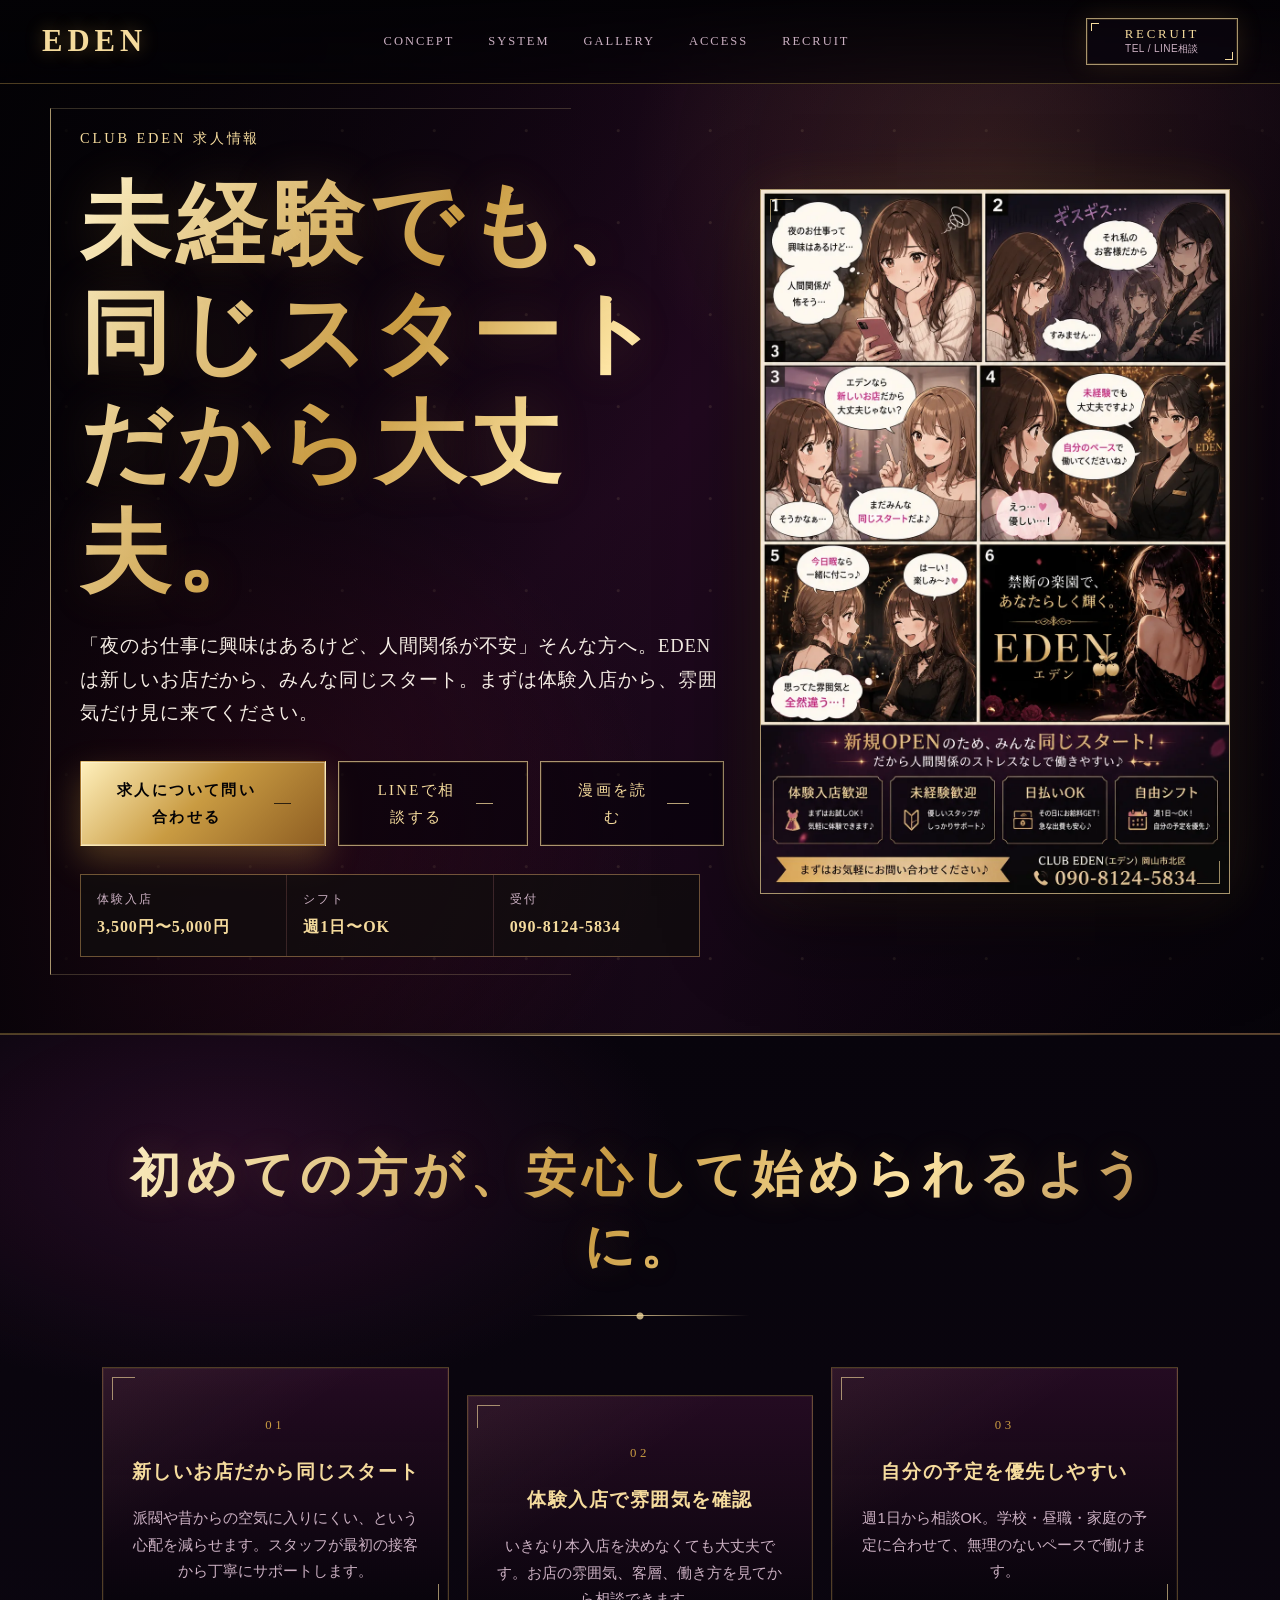
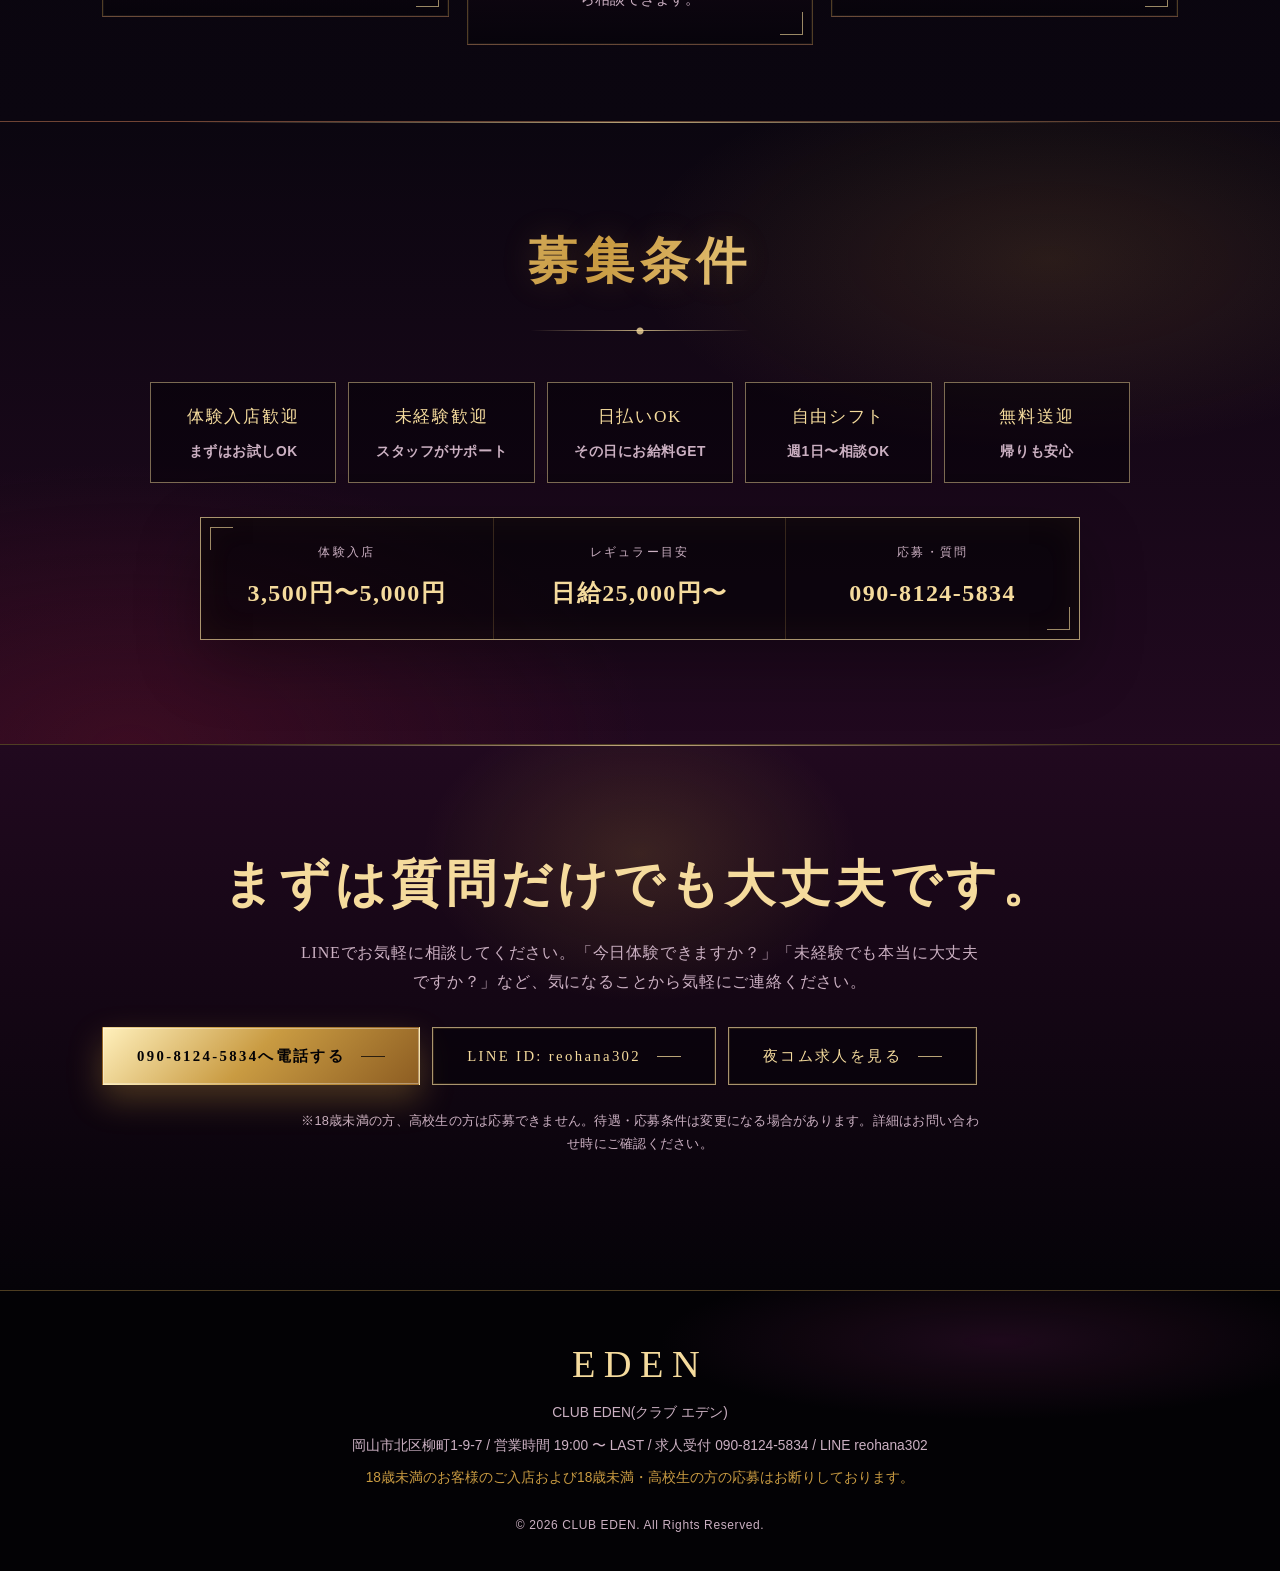
==== commit cfcb10f3: "Simplify recruit page and remove QR" ====
--- a/recruit.html
+++ b/recruit.html
@@ -116,10 +116,6 @@
             <dt>受付</dt>
             <dd><a href="tel:090-8124-5834">090-8124-5834</a></dd>
           </div>
-          <div>
-            <dt>LINE</dt>
-            <dd>reohana302</dd>
-          </div>
         </dl>
       </div>
       <figure class="recruit-page-hero__manga" id="manga">
@@ -205,17 +201,6 @@
         <a href="https://line.me/ti/p/~reohana302" class="btn btn--outline" target="_blank" rel="noopener noreferrer">LINE ID: reohana302</a>
         <a href="https://www.yorucom.com/mshop/63157392/" class="btn btn--outline" target="_blank" rel="noopener noreferrer">夜コム求人を見る</a>
       </div>
-      <div class="recruit-final__qr">
-        <picture>
-          <source srcset="assets/images/line-qr.webp" type="image/webp">
-          <img src="assets/images/line-qr.png" alt="LINE相談用QRコード" loading="lazy" decoding="async">
-        </picture>
-        <div>
-          <span>LINEでお気軽に相談してください</span>
-          <strong>reohana302</strong>
-          <p>QRコードからそのまま友だち追加できます。文章だけでも大丈夫です。</p>
-        </div>
-      </div>
       <p class="recruit-final__note">※18歳未満の方、高校生の方は応募できません。待遇・応募条件は変更になる場合があります。詳細はお問い合わせ時にご確認ください。</p>
     </div>
   </section>
--- a/assets/css/style.css
+++ b/assets/css/style.css
@@ -1680,53 +1680,6 @@
   margin-bottom: 24px;
 }
 
-.recruit-final__qr {
-  display: grid;
-  grid-template-columns: 1fr;
-  gap: 18px;
-  align-items: center;
-  max-width: 720px;
-  margin: 0 auto 26px;
-  padding: 18px;
-  border: 1px solid var(--color-border);
-  background: rgba(3, 2, 5, 0.5);
-  box-shadow: inset 0 0 0 1px rgba(245, 219, 157, 0.05);
-}
-
-.recruit-final__qr img {
-  width: min(100%, 180px);
-  margin: 0 auto;
-  background: #fff;
-  padding: 8px;
-}
-
-.recruit-final__qr span {
-  display: block;
-  margin-bottom: 6px;
-  color: var(--color-gold);
-  font-family: var(--font-serif);
-  font-size: 0.76rem;
-  letter-spacing: 0.18em;
-}
-
-.recruit-final__qr strong {
-  display: block;
-  margin-bottom: 10px;
-  color: var(--color-gold-soft);
-  font-family: var(--font-serif);
-  font-size: 1.2rem;
-  letter-spacing: 0.08em;
-}
-
-.recruit-final__qr p {
-  margin: 0;
-  font-family: var(--font-sans);
-  font-size: 0.88rem;
-  line-height: 1.7;
-  letter-spacing: 0.02em;
-  color: var(--color-text-muted);
-}
-
 .recruit-final__note {
   font-family: var(--font-sans) !important;
   font-size: 0.8rem;
@@ -1745,15 +1698,6 @@
 
   .recruit-conditions__list {
     grid-template-columns: repeat(2, 1fr);
-  }
-
-  .recruit-final__qr {
-    grid-template-columns: 200px 1fr;
-    text-align: left;
-  }
-
-  .recruit-final__qr img {
-    margin: 0;
   }
 }
 
